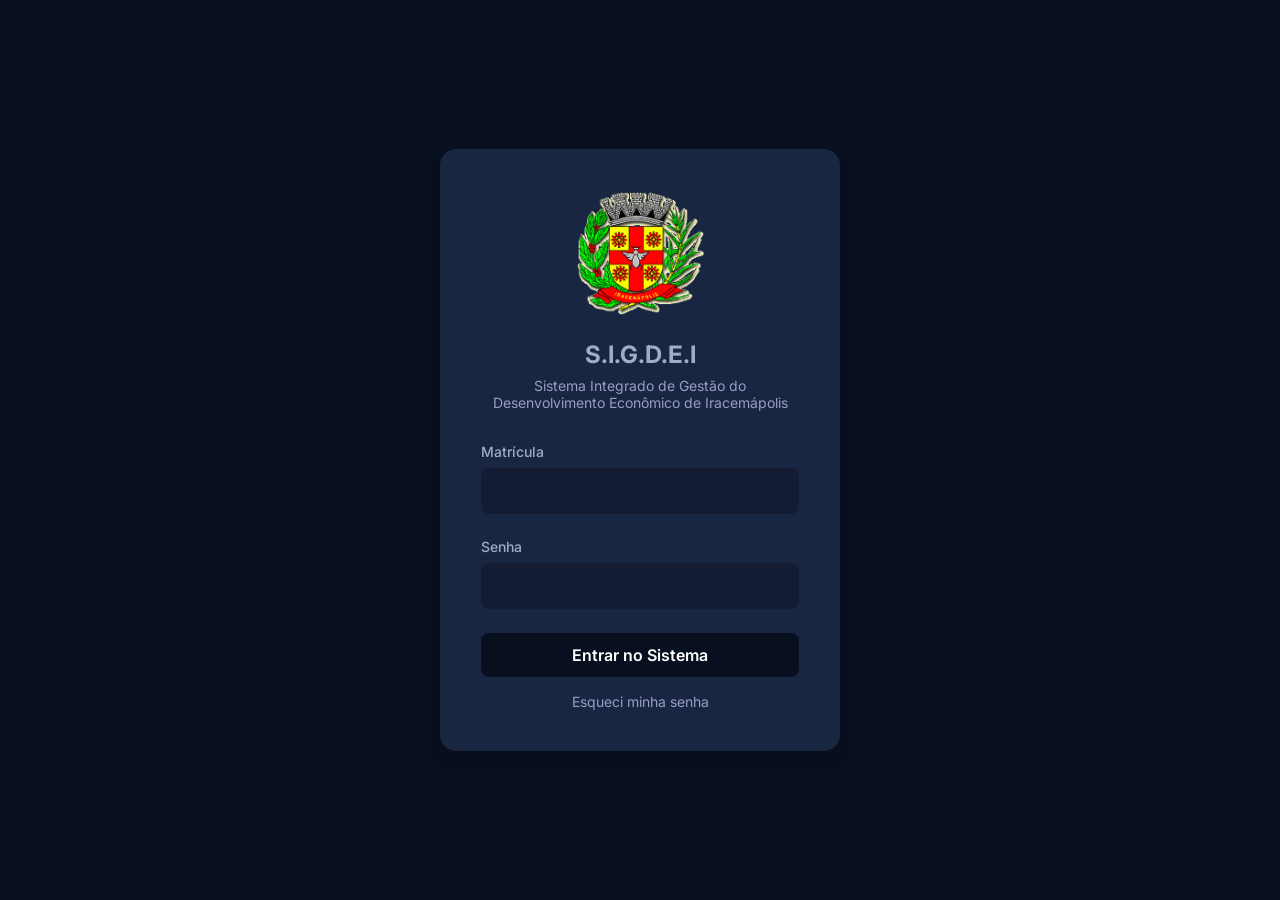
==== frontend/index.html @ 63f7e55b "Cadastro de usuário e alteração de senha Implementado: - RN03: removida redefinição de senha de terc" ====
<!DOCTYPE html>
<html lang="pt-BR">
<head>
    <meta charset="UTF-8">
    <meta name="viewport" content="width=device-width, initial-scale=1.0">

    <title>Login | SIGDEI</title>

    <link rel="stylesheet" href="assets/css/style.css">

    <style>
        .auth-link {
            display: block;
            margin-top: 1rem;
            text-align: center;
            color: var(--text-muted);
            text-decoration: none;
            font-size: 0.875rem;
        }

        .auth-link:hover {
            color: var(--text-color);
            text-decoration: underline;
        }
    </style>
</head>

<body>

<div class="auth-container">

    <div class="auth-card glass">

        <img
            src="assets/img/logo_prefeitura.png"
            alt="Logo Prefeitura"
            style="
                width: 130px;
                display: block;
                margin: 0 auto 1.5rem;
            "
        >

        <h1>S.I.G.D.E.I</h1>

        <p>
            Sistema Integrado de Gestão do
            Desenvolvimento Econômico de Iracemápolis
        </p>

        <div
            id="alert-box"
            class="alert alert-error"
            style="display: none;"
        ></div>

        <form id="login-form">

            <div class="form-group">

                <label
                    class="form-label"
                    for="matricula"
                >
                    Matrícula
                </label>

                <input
                    type="text"
                    id="matricula"
                    name="matricula"
                    class="form-control"
                    required
                    autocomplete="off"
                >

            </div>

            <div class="form-group">

                <label
                    class="form-label"
                    for="senha"
                >
                    Senha
                </label>

                <input
                    type="password"
                    id="senha"
                    name="senha"
                    class="form-control"
                    required
                >

            </div>

            <button
                type="submit"
                class="btn btn-primary"
                id="btn-login"
            >
                Entrar no Sistema
            </button>

        </form>

        <a
            href="recuperar-senha.html"
            class="auth-link"
        >
            Esqueci minha senha
        </a>

    </div>

</div>


<script>

const API_URL = 'http://127.0.0.1:8000/api/v1';


// ========================================================
// VERIFICAR SE JÁ EXISTE LOGIN
// ========================================================

const tokenExistente =
    localStorage.getItem('jwt_token');

const usuarioExistente =
    JSON.parse(
        localStorage.getItem('user') || 'null'
    );


if (tokenExistente && usuarioExistente) {

    if (usuarioExistente.primeiro_acesso) {

        window.location.href =
            'primeiro-acesso.html';

    } else {

        window.location.href =
            'dashboard.html';
    }
}


// ========================================================
// LOGIN
// ========================================================

document
    .getElementById('login-form')
    .addEventListener(
        'submit',
        async function (event) {

            event.preventDefault();

            const matricula =
                document
                    .getElementById('matricula')
                    .value
                    .trim();

            const senha =
                document
                    .getElementById('senha')
                    .value;

            const alertBox =
                document
                    .getElementById('alert-box');

            const btnLogin =
                document
                    .getElementById('btn-login');


            alertBox.style.display = 'none';

            btnLogin.disabled = true;
            btnLogin.textContent = 'Entrando...';


            try {

                const response =
                    await fetch(
                        `${API_URL}/login/`,
                        {
                            method: 'POST',

                            headers: {
                                'Content-Type':
                                    'application/json'
                            },

                            body: JSON.stringify({
                                matricula: matricula,
                                senha: senha
                            })
                        }
                    );


                const data =
                    await response.json();


                if (!response.ok) {

                    alertBox.textContent =
                        data.error ||
                        'Matrícula ou senha inválida.';

                    alertBox.style.display =
                        'block';

                    return;
                }


                // Limpar sessão antiga

                localStorage.clear();


                // Salvar JWT

                localStorage.setItem(
                    'jwt_token',
                    data.access
                );


                if (data.refresh) {

                    localStorage.setItem(
                        'refresh_token',
                        data.refresh
                    );
                }


                // Salvar dados do usuário

                localStorage.setItem(
                    'user',
                    JSON.stringify(data.user)
                );


                // Primeiro acesso

                if (data.user.primeiro_acesso) {

                    window.location.href =
                        'primeiro-acesso.html';

                } else {

                    window.location.href =
                        'dashboard.html';
                }


            } catch (error) {

                console.error(error);

                alertBox.textContent =
                    'Erro ao conectar com o servidor. Verifique se o Django está rodando.';

                alertBox.style.display =
                    'block';

            } finally {

                btnLogin.disabled = false;
                btnLogin.textContent =
                    'Entrar no Sistema';
            }

        }
    );

</script>

</body>
</html>
---- frontend/assets/css/style.css ----
@import url('https://fonts.googleapis.com/css2?family=Inter:wght@300;400;500;600;700&display=swap');

:root {
    --bg-color: hsl(210, 40%, 96%);
    --surface-color: #192642;;
    --primary-color: #080f1e;;
    --primary-hover: #0d1a30;
    --text-color: #a1abc6;
    --text-muted: #999cc5;
    --border-color: rgba(54, 25, 25, 0.1);
    
    --status-green: #10b981;
    --status-yellow: #f5e20b;
    --status-red: #ef4444;
    --status-gray: #afa7a7;
    
    --shadow-sm: 0 1px 2px 0 rgba(0, 0, 0, 0.05);
    --shadow-md: 0 4px 6px -1px rgba(0, 0, 0, 0.1), 0 2px 4px -1px rgba(0, 0, 0, 0.06);
    --shadow-lg: 0 10px 15px -3px rgba(0, 0, 0, 0.1), 0 4px 6px -2px rgba(0, 0, 0, 0.05);
}

* {
    margin: 0;
    padding: 0;
    box-sizing: border-box;
    font-family: 'Inter', sans-serif;
}

body {
    background-color: var(--bg-color);
    color: var(--text-color);
    min-height: 100vh;
    display: flex;
    flex-direction: column;
    background-image: radial-gradient(circle at top right, #080f1e 100%, transparent 40%),
                      radial-gradient(circle at bottom left, #0d1a30 100%, transparent 40%);
    background-attachment: fixed;
}

/* Glassmorphism utility */
.glass {
    background: var(--surface-color);
    backdrop-filter: blur(12px);
    -webkit-backdrop-filter: blur(12px);
    border: 1px solid var(--border-color);
    border-radius: 16px;
    box-shadow: var(--shadow-lg);
}

/* Auth Pages */
.auth-container {
    display: flex;
    justify-content: center;
    align-items: center;
    flex: 1;
    padding: 2rem;
}

.auth-card {
    width: 100%;
    max-width: 400px;
    padding: 2.5rem;
    animation: slideUp 0.5s ease-out;
}

.auth-card h1 {
    font-size: 1.5rem;
    font-weight: 700;
    margin-bottom: 0.5rem;
    text-align: center;
}

.auth-card p {
    color: var(--text-muted);
    text-align: center;
    margin-bottom: 2rem;
    font-size: 0.875rem;
}

/* Forms */
.form-group {
    margin-bottom: 1.5rem;
}

.form-label {
    display: block;
    font-size: 0.875rem;
    font-weight: 500;
    margin-bottom: 0.5rem;
    color: var(--text-color);
}

.form-control {
    width: 100%;
    padding: 0.75rem 1rem;
    background: rgba(15, 23, 42, 0.6);
    border: 1px solid var(--border-color);
    border-radius: 8px;
    color: var(--text-color);
    font-size: 1rem;
    transition: all 0.3s ease;
}

.form-control:focus {
    outline: none;
    border-color: var(--primary-color);
    box-shadow: 0 0 0 3px rgba(59, 130, 246, 0.3);
}

.btn {
    display: inline-block;
    padding: 0.75rem 1.5rem;
    border-radius: 8px;
    font-weight: 600;
    text-align: center;
    cursor: pointer;
    transition: all 0.3s ease;
    border: none;
    font-size: 1rem;
    text-decoration: none;
}

.btn-primary {
    background-color: var(--primary-color);
    color: #ffffff;
    width: 100%;
}

.btn-primary:hover {
    background-color: var(--primary-hover);
    transform: translateY(-1px);
    box-shadow: 0 4px 12px rgba(59, 130, 246, 0.4);
}

.btn-sm {
    padding: 0.5rem 1rem;
    font-size: 0.875rem;
}

/* Dashboard Layout */
.app-container {
    display: flex;
    min-height: 100vh;
}

.sidebar {
    width: 260px;
    padding: 1.5rem;
    display: flex;
    flex-direction: column;
    border-right: 1px solid var(--border-color);
    background: #192642;
    backdrop-filter: blur(10px);
    position: sticky;
    top: 0;
    height: 100vh;
}

.sidebar-logo {
    font-size: 1.25rem;
    font-weight: 700;
    color: var(--text-color);
    margin-bottom: 2rem;
    display: flex;
    align-items: center;
    gap: 0.5rem;
}

.nav-menu {
    list-style: none;
    display: flex;
    flex-direction: column;
    gap: 0.5rem;
}

.nav-link {
    display: flex;
    align-items: center;
    gap: 0.75rem;
    padding: 0.75rem 1rem;
    color: var(--text-muted);
    text-decoration: none;
    border-radius: 8px;
    transition: all 0.2s;
    font-weight: 500;
}

.nav-link:hover, .nav-link.active {
    background: rgba(11, 10, 10, 0.1);
    color: var(--text-color);
}

.nav-link.active {
    border-left: 3px solid var(--primary-color);
    border-radius: 0 8px 8px 0;
}

.main-content {
    flex: 1;
    padding: 2rem;
    overflow-y: auto;
}

.header {
    display: flex;
    justify-content: space-between;
    align-items: center;
    margin-bottom: 2rem;
}

.page-title {
    font-size: 1.5rem;
    font-weight: 600;
}

.user-profile {
    display: flex;
    align-items: center;
    gap: 1rem;
}

.user-info h4 {
    font-size: 0.875rem;
    margin-bottom: 0.25rem;
}

.user-info p {
    font-size: 0.75rem;
    color: var(--text-muted);
}

/* Dashboard Cards */
.stats-grid {
    display: grid;
    grid-template-columns: repeat(auto-fit, minmax(240px, 1fr));
    gap: 1.5rem;
    margin-bottom: 2rem;
}

.stat-card {
    padding: 1.5rem;
    display: flex;
    flex-direction: column;
    gap: 0.5rem;
    background-color: #ffffff;
}

.stat-title {
    color: rgb(17, 2, 74);
    font-size: 0.875rem;
    font-weight: 500;
}

.stat-value {
    font-size: 2rem;
    font-weight: 700;
    color: rgb(17, 2, 74);
}

/* Tables */
.table-container {
    overflow-x: auto;
}

.data-table {
    width: 100%;
    border-collapse: collapse;
    margin-top: 1rem;
}

.data-table th, .data-table td {
    padding: 1rem;
    text-align: left;
    border-bottom: 1px solid var(--border-color);
}

.data-table th {
    color: var(--text-muted);
    font-weight: 500;
    font-size: 0.875rem;
    text-transform: uppercase;
    letter-spacing: 0.05em;
}

.data-table tr:hover {
    background: rgba(255, 255, 255, 0.02);
}

/* Tags */
.status-tag {
    display: inline-block;
    padding: 0.25rem 0.75rem;
    border-radius: 9999px;
    font-size: 0.75rem;
    font-weight: 600;
}

.status-andamento { background: rgba(245, 158, 11, 0.2); color: var(--status-yellow); }
.status-concluido { background: rgba(16, 185, 129, 0.2); color: var(--status-green); }
.status-atrasado { background: rgba(239, 68, 68, 0.2); color: var(--status-red); }
.status-encerrado { background: rgba(125, 127, 129, 0.281); color: var(--status-gray); }

/* Animations */
@keyframes slideUp {
    from {
        opacity: 0;
        transform: translateY(20px);
    }
    to {
        opacity: 1;
        transform: translateY(0);
    }
}

.alert {
    padding: 1rem;
    border-radius: 8px;
    margin-bottom: 1rem;
    font-size: 0.875rem;
}

.alert-error {
    background: rgba(239, 68, 68, 0.1);
    color: #fca5a5;
    border: 1px solid rgba(239, 68, 68, 0.2);
}

.alert-success {
    background: rgba(16, 185, 129, 0.1);
    color: #6ee7b7;
    border: 1px solid rgba(16, 185, 129, 0.2);
}
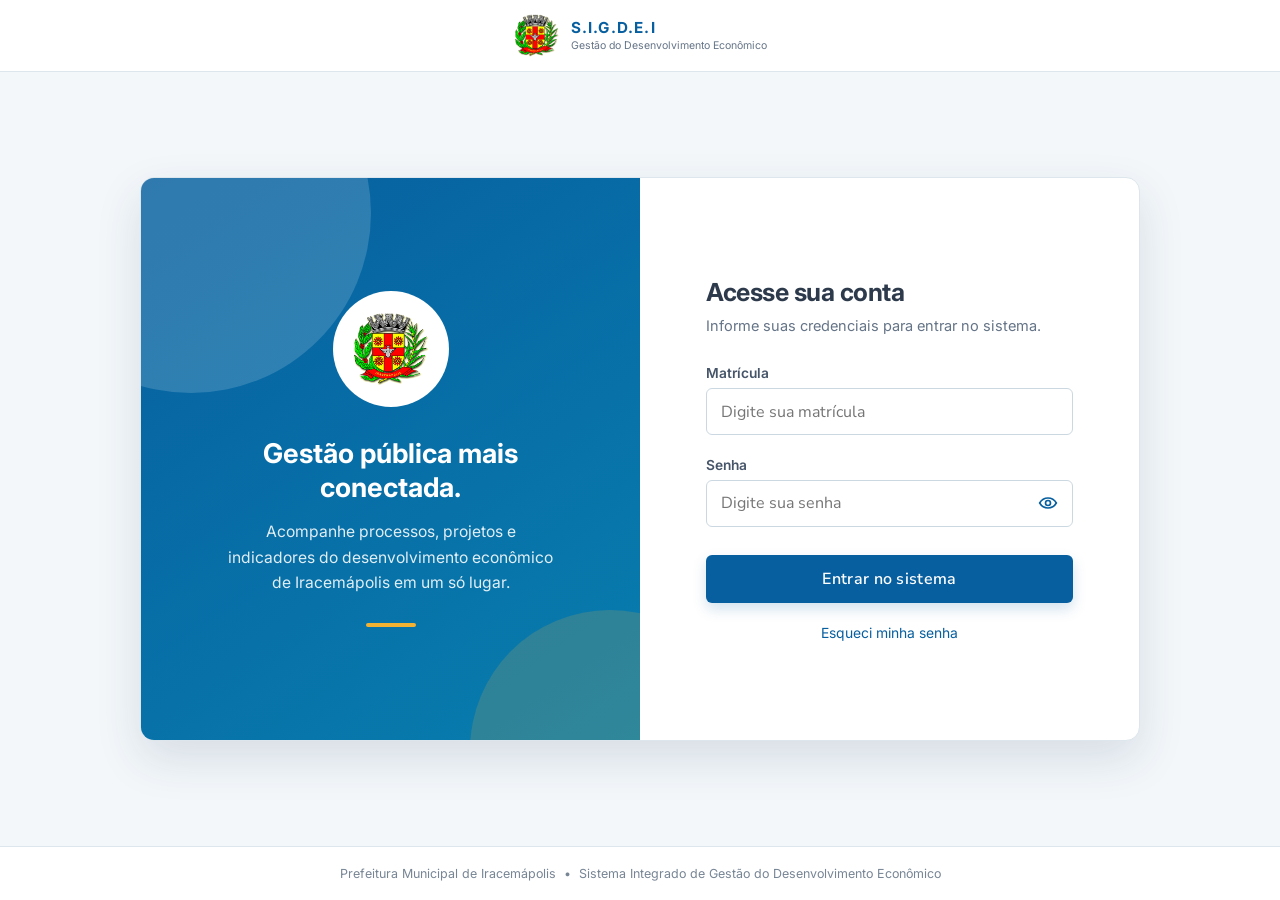
==== commit 91a5175c: "front Atualização visual." ====
--- a/frontend/index.html
+++ b/frontend/index.html
@@ -1,296 +1,33 @@
 <!DOCTYPE html>
 <html lang="pt-BR">
 <head>
-    <meta charset="UTF-8">
-    <meta name="viewport" content="width=device-width, initial-scale=1.0">
-
-    <title>Login | SIGDEI</title>
-
-    <link rel="stylesheet" href="assets/css/style.css">
-
-    <style>
-        .auth-link {
-            display: block;
-            margin-top: 1rem;
-            text-align: center;
-            color: var(--text-muted);
-            text-decoration: none;
-            font-size: 0.875rem;
-        }
-
-        .auth-link:hover {
-            color: var(--text-color);
-            text-decoration: underline;
-        }
-    </style>
+  <meta charset="UTF-8">
+  <meta name="viewport" content="width=device-width, initial-scale=1.0">
+  <title>Login | SIGDEI</title>
+  <link rel="stylesheet" href="assets/css/style.css">
+  <style>
+    :root{--blue:#075f9f;--blue-dark:#064a7d;--gold:#f4b233;--ink:#26364a;--muted:#657487}
+    body.login-page{min-height:100vh;display:block;color:var(--ink);background:#f3f7fa;background-image:none}
+    .login-topbar{height:72px;display:flex;align-items:center;justify-content:center;padding:0 34px;background:#fff;border-bottom:1px solid #dce6ec}
+    .brand{display:flex;align-items:center;gap:12px;text-decoration:none;color:var(--ink)} .brand img{width:45px;height:45px;object-fit:contain}.brand-copy{display:flex;flex-direction:column;line-height:1.1}.brand-copy strong{font-size:.95rem;letter-spacing:.08em;color:var(--blue)}.brand-copy span{margin-top:3px;color:var(--muted);font-size:.66rem}
+    .login-shell{height:calc(100vh - 126px);min-height:0;display:grid;place-items:center;padding:20px}.login-card{width:min(100%,1000px,calc((100vh - 166px) * 1.77));height:auto;aspect-ratio:1.77;max-height:565px;display:grid;grid-template-columns:1fr 1fr;overflow:hidden;background:#fff;border:1px solid #dce6ec;border-radius:14px;box-shadow:0 18px 45px rgba(22,57,84,.13)}
+    .login-showcase{position:relative;display:flex;flex-direction:column;align-items:center;justify-content:center;padding:58px 48px;overflow:hidden;text-align:center;color:#fff;background:linear-gradient(145deg,#075f9f,#087eae)}.login-showcase:before,.login-showcase:after{position:absolute;content:'';border-radius:50%;opacity:.16}.login-showcase:before{width:360px;height:360px;top:-145px;left:-130px;background:#fff}.login-showcase:after{width:280px;height:280px;bottom:-150px;right:-110px;background:var(--gold)}
+    .city-mark{position:relative;z-index:1;width:116px;height:116px;display:grid;place-items:center;margin-bottom:30px;border:8px solid rgba(255,255,255,.2);border-radius:50%;background:#fff}.city-mark img{width:77px;height:77px;object-fit:contain}.login-showcase h1{position:relative;z-index:1;max-width:310px;margin:0 0 14px;color:#fff;font-size:1.7rem;line-height:1.25}.login-showcase p{position:relative;z-index:1;max-width:330px;margin:0;color:rgba(255,255,255,.88);font-size:.98rem;line-height:1.65}.showcase-line{position:relative;z-index:1;width:50px;height:4px;margin-top:27px;border-radius:3px;background:var(--gold)}
+    .login-form-panel{display:flex;flex-direction:column;justify-content:center;padding:clamp(24px,5vh,56px) 66px}.login-form-panel h2{margin:0;color:#2d3a4b;font-size:1.55rem;letter-spacing:-.02em}.login-intro{margin:9px 0 clamp(18px,3vh,30px);color:var(--muted);font-size:.91rem;line-height:1.5}.login-form-panel .form-group{margin-bottom:clamp(14px,2.4vh,22px)}.login-form-panel .form-label{margin-bottom:7px;color:#465569;font-size:.86rem;font-weight:600}.input-wrap{position:relative}.login-form-panel .form-control{height:47px;padding:0 14px;color:#25364a;background:#fff;border:1px solid #cbd8e1;border-radius:6px;box-shadow:none}.login-form-panel .form-control:focus{border-color:var(--blue);box-shadow:0 0 0 3px rgba(7,95,159,.13)}.password-field{padding-right:50px!important}.password-toggle{position:absolute;top:50%;right:7px;width:36px;height:36px;display:grid;place-items:center;transform:translateY(-50%);border:0;border-radius:5px;color:var(--blue);background:transparent;cursor:pointer}.password-toggle:hover{background:#eef6fb}.password-toggle svg{width:20px;height:20px}.login-form-panel .btn-primary{height:48px;margin-top:6px;border-radius:6px;background:var(--blue);box-shadow:0 6px 14px rgba(7,95,159,.18);letter-spacing:.02em}.login-form-panel .btn-primary:hover{background:var(--blue-dark)}.login-form-panel .btn-primary:disabled{cursor:wait;opacity:.75;transform:none}.auth-link{display:block;width:fit-content;margin:clamp(14px,2.5vh,22px) auto 0;color:var(--blue);font-size:.87rem;text-align:center;text-decoration:none}.auth-link:hover{color:var(--blue-dark);text-decoration:underline}.login-form-panel .alert{margin:0 0 18px}.login-footer{height:54px;display:flex;align-items:center;justify-content:center;padding:12px 20px;color:#778595;font-size:.78rem;text-align:center;background:#fff;border-top:1px solid #dce6ec}
+    @media(max-width:760px){body.login-page{overflow:auto}.login-topbar{height:64px}.login-shell{height:auto;min-height:calc(100vh - 118px);padding:22px 16px}.login-card{height:auto;max-height:none;grid-template-columns:1fr;max-width:480px}.login-showcase{min-height:215px;padding:28px 30px}.city-mark{width:64px;height:64px;margin-bottom:14px;border-width:4px}.city-mark img{width:43px;height:43px}.login-showcase h1{margin-bottom:7px;font-size:1.3rem}.login-showcase p{font-size:.82rem}.showcase-line{margin-top:16px}.login-form-panel{padding:36px 28px}}
+  </style>
 </head>
-
-<body>
-
-<div class="auth-container">
-
-    <div class="auth-card glass">
-
-        <img
-            src="assets/img/logo_prefeitura.png"
-            alt="Logo Prefeitura"
-            style="
-                width: 130px;
-                display: block;
-                margin: 0 auto 1.5rem;
-            "
-        >
-
-        <h1>S.I.G.D.E.I</h1>
-
-        <p>
-            Sistema Integrado de Gestão do
-            Desenvolvimento Econômico de Iracemápolis
-        </p>
-
-        <div
-            id="alert-box"
-            class="alert alert-error"
-            style="display: none;"
-        ></div>
-
-        <form id="login-form">
-
-            <div class="form-group">
-
-                <label
-                    class="form-label"
-                    for="matricula"
-                >
-                    Matrícula
-                </label>
-
-                <input
-                    type="text"
-                    id="matricula"
-                    name="matricula"
-                    class="form-control"
-                    required
-                    autocomplete="off"
-                >
-
-            </div>
-
-            <div class="form-group">
-
-                <label
-                    class="form-label"
-                    for="senha"
-                >
-                    Senha
-                </label>
-
-                <input
-                    type="password"
-                    id="senha"
-                    name="senha"
-                    class="form-control"
-                    required
-                >
-
-            </div>
-
-            <button
-                type="submit"
-                class="btn btn-primary"
-                id="btn-login"
-            >
-                Entrar no Sistema
-            </button>
-
-        </form>
-
-        <a
-            href="recuperar-senha.html"
-            class="auth-link"
-        >
-            Esqueci minha senha
-        </a>
-
-    </div>
-
-</div>
-
-
-<script>
-
-const API_URL = 'http://127.0.0.1:8000/api/v1';
-
-
-// ========================================================
-// VERIFICAR SE JÁ EXISTE LOGIN
-// ========================================================
-
-const tokenExistente =
-    localStorage.getItem('jwt_token');
-
-const usuarioExistente =
-    JSON.parse(
-        localStorage.getItem('user') || 'null'
-    );
-
-
-if (tokenExistente && usuarioExistente) {
-
-    if (usuarioExistente.primeiro_acesso) {
-
-        window.location.href =
-            'primeiro-acesso.html';
-
-    } else {
-
-        window.location.href =
-            'dashboard.html';
-    }
-}
-
-
-// ========================================================
-// LOGIN
-// ========================================================
-
-document
-    .getElementById('login-form')
-    .addEventListener(
-        'submit',
-        async function (event) {
-
-            event.preventDefault();
-
-            const matricula =
-                document
-                    .getElementById('matricula')
-                    .value
-                    .trim();
-
-            const senha =
-                document
-                    .getElementById('senha')
-                    .value;
-
-            const alertBox =
-                document
-                    .getElementById('alert-box');
-
-            const btnLogin =
-                document
-                    .getElementById('btn-login');
-
-
-            alertBox.style.display = 'none';
-
-            btnLogin.disabled = true;
-            btnLogin.textContent = 'Entrando...';
-
-
-            try {
-
-                const response =
-                    await fetch(
-                        `${API_URL}/login/`,
-                        {
-                            method: 'POST',
-
-                            headers: {
-                                'Content-Type':
-                                    'application/json'
-                            },
-
-                            body: JSON.stringify({
-                                matricula: matricula,
-                                senha: senha
-                            })
-                        }
-                    );
-
-
-                const data =
-                    await response.json();
-
-
-                if (!response.ok) {
-
-                    alertBox.textContent =
-                        data.error ||
-                        'Matrícula ou senha inválida.';
-
-                    alertBox.style.display =
-                        'block';
-
-                    return;
-                }
-
-
-                // Limpar sessão antiga
-
-                localStorage.clear();
-
-
-                // Salvar JWT
-
-                localStorage.setItem(
-                    'jwt_token',
-                    data.access
-                );
-
-
-                if (data.refresh) {
-
-                    localStorage.setItem(
-                        'refresh_token',
-                        data.refresh
-                    );
-                }
-
-
-                // Salvar dados do usuário
-
-                localStorage.setItem(
-                    'user',
-                    JSON.stringify(data.user)
-                );
-
-
-                // Primeiro acesso
-
-                if (data.user.primeiro_acesso) {
-
-                    window.location.href =
-                        'primeiro-acesso.html';
-
-                } else {
-
-                    window.location.href =
-                        'dashboard.html';
-                }
-
-
-            } catch (error) {
-
-                console.error(error);
-
-                alertBox.textContent =
-                    'Erro ao conectar com o servidor. Verifique se o Django está rodando.';
-
-                alertBox.style.display =
-                    'block';
-
-            } finally {
-
-                btnLogin.disabled = false;
-                btnLogin.textContent =
-                    'Entrar no Sistema';
-            }
-
-        }
-    );
-
-</script>
-
+<body class="login-page">
+  <header class="login-topbar"><a class="brand" href="index.html" aria-label="SIGDEI - página inicial"><img src="assets/img/logo_prefeitura.png" alt="Prefeitura de Iracemápolis"><span class="brand-copy"><strong>S.I.G.D.E.I</strong><span>Gestão do Desenvolvimento Econômico</span></span></a></header>
+  <main class="login-shell"><section class="login-card" aria-label="Acesso ao SIGDEI"><aside class="login-showcase"><div class="city-mark"><img src="assets/img/logo_prefeitura.png" alt=""></div><h1>Gestão pública mais conectada.</h1><p>Acompanhe processos, projetos e indicadores do desenvolvimento econômico de Iracemápolis em um só lugar.</p><span class="showcase-line" aria-hidden="true"></span></aside><section class="login-form-panel"><h2>Acesse sua conta</h2><p class="login-intro">Informe suas credenciais para entrar no sistema.</p><div id="alert-box" class="alert alert-error" style="display:none" role="alert"></div><form id="login-form"><div class="form-group"><label class="form-label" for="matricula">Matrícula</label><div class="input-wrap"><input type="text" id="matricula" name="matricula" class="form-control" required autocomplete="username" placeholder="Digite sua matrícula"></div></div><div class="form-group"><label class="form-label" for="senha">Senha</label><div class="input-wrap"><input type="password" id="senha" name="senha" class="form-control password-field" required autocomplete="current-password" placeholder="Digite sua senha"><button class="password-toggle" type="button" id="password-toggle" aria-label="Mostrar senha" aria-pressed="false"><svg viewBox="0 0 24 24" fill="none" stroke="currentColor" stroke-width="2" aria-hidden="true"><path d="M2 12s3.5-6 10-6 10 6 10 6-3.5 6-10 6S2 12 2 12Z"></path><circle cx="12" cy="12" r="3"></circle></svg></button></div></div><button type="submit" class="btn btn-primary" id="btn-login">Entrar no sistema</button></form><a href="recuperar-senha.html" class="auth-link">Esqueci minha senha</a></section></section></main>
+  <footer class="login-footer">Prefeitura Municipal de Iracemápolis &nbsp;•&nbsp; Sistema Integrado de Gestão do Desenvolvimento Econômico</footer>
+  <script>
+    const API_URL='http://127.0.0.1:8000/api/v1';
+    const tokenExistente=localStorage.getItem('jwt_token'); const usuarioExistente=JSON.parse(localStorage.getItem('user')||'null');
+    if(tokenExistente&&usuarioExistente)window.location.href=usuarioExistente.primeiro_acesso?'primeiro-acesso.html':'dashboard.html';
+    const senhaInput=document.getElementById('senha'); const passwordToggle=document.getElementById('password-toggle');
+    passwordToggle.addEventListener('click',()=>{const mostrar=senhaInput.type==='password';senhaInput.type=mostrar?'text':'password';passwordToggle.setAttribute('aria-label',mostrar?'Ocultar senha':'Mostrar senha');passwordToggle.setAttribute('aria-pressed',String(mostrar));});
+    document.getElementById('login-form').addEventListener('submit',async event=>{event.preventDefault();const matricula=document.getElementById('matricula').value.trim();const senha=senhaInput.value;const alertBox=document.getElementById('alert-box');const btnLogin=document.getElementById('btn-login');alertBox.style.display='none';btnLogin.disabled=true;btnLogin.textContent='Entrando...';try{const response=await fetch(`${API_URL}/login/`,{method:'POST',headers:{'Content-Type':'application/json'},body:JSON.stringify({matricula,senha})});const data=await response.json();if(!response.ok){alertBox.textContent=data.error||'Matrícula ou senha inválida.';alertBox.style.display='block';return;}localStorage.clear();localStorage.setItem('jwt_token',data.access);if(data.refresh)localStorage.setItem('refresh_token',data.refresh);localStorage.setItem('user',JSON.stringify(data.user));window.location.href=data.user.primeiro_acesso?'primeiro-acesso.html':'dashboard.html';}catch(error){console.error(error);alertBox.textContent='Erro ao conectar com o servidor. Verifique se o Django está rodando.';alertBox.style.display='block';}finally{btnLogin.disabled=false;btnLogin.textContent='Entrar no sistema';}});
+  </script>
 </body>
-</html>+</html>
--- a/frontend/assets/css/style.css
+++ b/frontend/assets/css/style.css
@@ -1,16 +1,19 @@
-@import url('https://fonts.googleapis.com/css2?family=Inter:wght@300;400;500;600;700&display=swap');
+@import url('https://fonts.googleapis.com/css2?family=Inter:wght@300;400;500;600;700&family=Nunito+Sans:wght@400;500;600;700&display=swap');
 
 :root {
-    --bg-color: hsl(210, 40%, 96%);
-    --surface-color: #192642;;
-    --primary-color: #080f1e;;
-    --primary-hover: #0d1a30;
-    --text-color: #a1abc6;
-    --text-muted: #999cc5;
-    --border-color: rgba(54, 25, 25, 0.1);
+    /* Paleta institucional SIGDEI */
+    --bg-color: #f3f7fa;
+    --surface-color: #075f9f;
+    --primary-color: #075f9f;
+    --primary-hover: #064a7d;
+    --accent-color: #f4b233;
+    --text-color: #ffffff;
+    --text-muted: #dbeaf4;
+    --ink-color: #26364a;
+    --border-color: rgba(255, 255, 255, 0.18);
     
     --status-green: #10b981;
-    --status-yellow: #f5e20b;
+    --status-yellow: #f4b233;
     --status-red: #ef4444;
     --status-gray: #afa7a7;
     
@@ -27,14 +30,12 @@
 }
 
 body {
-    background-color: var(--bg-color);
+    background-color: #ffffff;
     color: var(--text-color);
     min-height: 100vh;
     display: flex;
     flex-direction: column;
-    background-image: radial-gradient(circle at top right, #080f1e 100%, transparent 40%),
-                      radial-gradient(circle at bottom left, #0d1a30 100%, transparent 40%);
-    background-attachment: fixed;
+    background-image: none;
 }
 
 /* Glassmorphism utility */
@@ -75,6 +76,21 @@
     text-align: center;
     margin-bottom: 2rem;
     font-size: 0.875rem;
+}
+
+/* As áreas funcionais preservam o azul institucional; o entorno permanece branco. */
+.app-container .main-content {
+    background: #ffffff;
+}
+
+.app-container .glass {
+    background: var(--surface-color);
+}
+
+.app-container .form-control {
+    background: #064a7d !important;
+    color: #ffffff !important;
+    border-color: rgba(255, 255, 255, 0.22);
 }
 
 /* Forms */
@@ -149,7 +165,7 @@
     display: flex;
     flex-direction: column;
     border-right: 1px solid var(--border-color);
-    background: #192642;
+    background: #075f9f;
     backdrop-filter: blur(10px);
     position: sticky;
     top: 0;
@@ -227,6 +243,616 @@
 .user-info p {
     font-size: 0.75rem;
     color: var(--text-muted);
+}
+
+/* Menu superior do dashboard */
+.topbar {
+    min-height: 72px;
+    display: flex;
+    align-items: center;
+    justify-content: space-between;
+    gap: 1.5rem;
+    padding: 0.875rem 1.5rem;
+    margin-bottom: 2rem;
+    background: #ffffff;
+    border: 1px solid #dce6ec;
+    border-radius: 12px;
+    box-shadow: 0 4px 14px rgba(38, 54, 74, 0.08);
+}
+
+.topbar .page-title,
+.topbar .user-info h4 {
+    color: #26364a;
+}
+
+.topbar .user-info p {
+    color: #657487;
+}
+
+.topbar-avatar {
+    width: 42px;
+    height: 42px;
+    display: flex;
+    align-items: center;
+    justify-content: center;
+    flex: 0 0 42px;
+    border-radius: 50%;
+    color: #ffffff;
+    background: #075f9f;
+    font-weight: 700;
+    font-size: 1rem;
+}
+
+.topbar-logout {
+    display: inline-flex;
+    align-items: center;
+    gap: 0.45rem;
+    padding: 0.55rem 0.75rem;
+    border: 1px solid #dce6ec;
+    border-radius: 7px;
+    color: #064a7d;
+    background: #ffffff;
+    font-size: 0.875rem;
+    font-weight: 600;
+    text-decoration: none;
+    transition: background 0.2s ease, border-color 0.2s ease;
+}
+
+.topbar-logout:hover {
+    color: #ffffff;
+    background: #064a7d;
+    border-color: #064a7d;
+}
+
+/* Navbar horizontal do sistema */
+.app-container {
+    display: flex;
+    flex-direction: row;
+}
+
+.top-navbar {
+    min-height: 74px;
+    display: flex;
+    align-items: center;
+    gap: 1.25rem;
+    padding: 0.65rem 1.5rem;
+    background: #ffffff;
+    border-bottom: 1px solid #dce6ec;
+    box-shadow: 0 3px 12px rgba(38, 54, 74, 0.07);
+}
+
+.topbar-brand {
+    display: inline-flex;
+    align-items: center;
+    flex: 0 0 auto;
+    gap: 0.65rem;
+    color: #075f9f;
+    font-size: 1.1rem;
+    font-weight: 800;
+    text-decoration: none;
+}
+
+.topnav-menu {
+    display: flex;
+    align-items: center;
+    flex: 1;
+    gap: 0.2rem;
+    min-width: 0;
+    margin: 0;
+    padding: 0;
+    list-style: none;
+    overflow-x: auto;
+}
+
+.topnav-menu .nav-link {
+    white-space: nowrap;
+    color: #465569;
+    padding: 0.6rem 0.72rem;
+    font-size: 0.85rem;
+}
+
+.topnav-menu .nav-link:hover,
+.topnav-menu .nav-link.active {
+    color: #075f9f;
+    background: #eef6fb;
+}
+
+.topnav-menu .nav-link.active {
+    border-left: 0;
+    border-bottom: 3px solid #f4b233;
+    border-radius: 7px 7px 3px 3px;
+}
+
+.topnav-account {
+    display: flex;
+    align-items: center;
+    gap: 0.65rem;
+    flex: 0 0 auto;
+}
+
+.topnav-account .user-info {
+    text-align: right;
+}
+
+.topnav-account .user-info h4 {
+    color: #26364a;
+}
+
+.topnav-account .user-info p {
+    color: #657487;
+}
+
+.top-navbar + .main-content {
+    width: 100%;
+    min-height: calc(100vh - 74px);
+}
+
+@media (max-width: 620px) {
+    .topbar { padding: 0.75rem 1rem; }
+    .topbar .page-title { font-size: 1.15rem; }
+    .topbar .user-info { display: none; }
+    .topbar-logout span { display: none; }
+    .topbar-logout { padding: 0.55rem; }
+    .top-navbar { align-items: flex-start; flex-wrap: wrap; padding: 0.65rem 1rem; }
+    .topnav-menu { order: 3; flex-basis: 100%; }
+    .topnav-account .user-info { display: none; }
+}
+
+/* Dashboard: composição clara com barra superior e menu lateral */
+.sidebar {
+    width: 200px;
+    padding: 1.25rem 0.8rem;
+    background: #053f67;
+    border-right: 0;
+}
+
+.sidebar-logo {
+    padding: 0 0.55rem;
+    margin-bottom: 1.5rem;
+    color: #ffffff;
+}
+
+.nav-link {
+    color: #d6e7f2;
+    border-radius: 6px;
+}
+
+.nav-link:hover,
+.nav-link.active {
+    color: #ffffff;
+    background: rgba(255, 255, 255, 0.12);
+}
+
+.nav-link.active {
+    border-left-color: #f4b233;
+}
+
+.dashboard-page .main-content {
+    padding: 0 1.25rem 2rem;
+    background: #f4f8fb;
+}
+
+.dashboard-page .topbar {
+    min-height: 72px;
+    padding: 0.8rem 1.5rem;
+    margin: 0 -1.25rem 1.5rem;
+    border: 0;
+    border-bottom: 1px solid #dce6ec;
+    border-radius: 0;
+    box-shadow: 0 2px 8px rgba(38, 54, 74, 0.06);
+}
+
+.dashboard-page .topbar .page-title::before {
+    content: 'Dashboard interno';
+    display: block;
+    margin-bottom: 2px;
+    color: #657487;
+    font-size: 0.69rem;
+    font-weight: 500;
+    letter-spacing: .02em;
+}
+
+.dashboard-page .glass {
+    color: #26364a;
+    background: #ffffff;
+    border: 1px solid #e1eaf0;
+    box-shadow: 0 3px 10px rgba(38, 54, 74, 0.07);
+}
+
+.dashboard-page .glass [style*="color: #fff"],
+.dashboard-page .glass [style*="color:#fff"] {
+    color: #26364a !important;
+}
+
+.dashboard-page .glass .form-label,
+.dashboard-page .glass [style*="color: var(--text-muted)"] {
+    color: #657487 !important;
+}
+
+.dashboard-page .glass .form-control {
+    color: #26364a !important;
+    background: #ffffff !important;
+    border-color: #cbd8e1 !important;
+}
+
+.dashboard-page .glass .btn-primary {
+    color: #ffffff !important;
+    background: #075f9f !important;
+}
+
+.dashboard-page .glass .btn-primary:hover {
+    background: #064a7d !important;
+}
+
+.dashboard-page .glass .btn:not(.btn-primary) {
+    color: #075f9f !important;
+    background: #eef6fb !important;
+    border-color: #c9e2f0 !important;
+}
+
+/* Padrão compartilhado por todas as páginas internas */
+.app-container .sidebar {
+    width: 200px;
+    padding: 1.25rem 0.8rem;
+    background: #053f67;
+    border-right: 0;
+}
+
+.app-container .sidebar-logo {
+    padding: 0 0.55rem;
+    margin-bottom: 1.5rem;
+    color: #ffffff;
+}
+
+.app-container .sidebar .nav-link {
+    color: #d6e7f2;
+    border-radius: 6px;
+    font-weight: 400;
+}
+
+.app-container .sidebar .nav-link:hover,
+.app-container .sidebar .nav-link.active {
+    color: #ffffff;
+    background: rgba(255, 255, 255, 0.12);
+}
+
+.app-container .sidebar .nav-link.active {
+    border-left-color: #f4b233;
+}
+
+.app-container .main-content {
+    padding: 0 1.25rem 2rem;
+    background: #f4f8fb;
+}
+
+.app-container .main-content > .header {
+    min-height: 72px;
+    padding: 0.8rem 1.5rem !important;
+    margin: 0 -1.25rem 1.5rem !important;
+    background: #ffffff !important;
+    border: 0 !important;
+    border-bottom: 1px solid #dce6ec !important;
+    border-radius: 0 !important;
+    box-shadow: 0 2px 8px rgba(38, 54, 74, 0.06) !important;
+}
+
+.app-container .main-content > .header .page-title,
+.app-container .main-content > .header .user-info h4 {
+    color: #26364a;
+}
+
+.app-container .main-content > .header .user-info p {
+    color: #657487;
+}
+
+.app-container .main-content > .header .user-profile > div[id="user-avatar"] {
+    width: 42px !important;
+    height: 42px !important;
+    flex: 0 0 42px;
+    color: #ffffff;
+    background: #075f9f !important;
+    font-size: 1rem;
+}
+
+.app-container .main-content > .header #logout-btn {
+    display: inline-flex;
+    align-items: center;
+    gap: 0.45rem;
+    padding: 0.55rem 0.75rem;
+    margin-left: 0 !important;
+    border: 1px solid #dce6ec;
+    border-radius: 7px;
+    color: #064a7d !important;
+    background: #ffffff;
+    font-size: 0.875rem;
+    font-weight: 600;
+    text-decoration: none;
+}
+
+.app-container .main-content > .header #logout-btn::after {
+    content: 'Sair';
+}
+
+.app-container .main-content > .header #logout-btn:hover {
+    color: #ffffff !important;
+    background: #064a7d;
+    border-color: #064a7d;
+}
+
+.app-container .main-content .glass:not(.header) {
+    color: #26364a;
+    background: #ffffff;
+    border: 1px solid #e1eaf0;
+    box-shadow: 0 3px 10px rgba(38, 54, 74, 0.07);
+}
+
+.app-container .main-content .glass:not(.header) [style*="color: #fff"],
+.app-container .main-content .glass:not(.header) [style*="color:#fff"] {
+    color: #26364a !important;
+}
+
+.app-container .main-content .glass:not(.header) .form-control {
+    color: #26364a !important;
+    background: #ffffff !important;
+    border-color: #cbd8e1 !important;
+}
+
+@media (max-width: 800px) {
+    .app-container .sidebar { width: 64px; padding: 1rem 0.45rem; }
+    .app-container .sidebar-logo span,
+    .app-container .sidebar .nav-link { font-size: 0; justify-content: center; }
+    .app-container .sidebar .nav-link i { font-size: 1rem; }
+    .app-container .sidebar-logo { padding: 0; justify-content: center; }
+    .app-container .main-content { padding: 0 0.85rem 1.25rem; }
+    .app-container .main-content > .header { margin-left: -0.85rem !important; margin-right: -0.85rem !important; }
+    .app-container .main-content > .header .user-info { display: none; }
+    .app-container .main-content > .header #logout-btn::after { content: ''; }
+}
+
+/* Casca persistente: navegação fixa e conteúdo carregado sem recarregar o menu. */
+.app-shell { overflow: hidden; }
+.shell-container { height: 100vh; }
+.shell-workspace { display: flex; flex: 1; min-width: 0; flex-direction: column; background: #f4f8fb; }
+.shell-topbar { min-height: 72px; display: flex; align-items: center; justify-content: space-between; gap: 1.5rem; padding: .8rem 1.5rem; background: #ffffff; border-bottom: 1px solid #dce6ec; box-shadow: 0 2px 8px rgba(38,54,74,.06); }
+.shell-eyebrow { display: block; margin-bottom: 2px; color: #657487; font-size: .69rem; font-weight: 500; }
+.shell-topbar h1 { margin: 0; color: #26364a; font-size: 1.35rem; }
+.shell-title-group { display: flex; align-items: center; gap: .9rem; }
+.sidebar-toggle { width: 32px; height: 32px; display: inline-grid; place-items: center; flex: 0 0 32px; border: 1px solid #dce6ec; border-radius: 6px; color: #465569; background: #ffffff; cursor: pointer; transition: color .2s ease, background .2s ease, border-color .2s ease; }
+.sidebar-toggle:hover { color: #07547f; background: #eef6fb; border-color: #bcd9e9; }
+.shell-account { display: flex; align-items: center; gap: .65rem; }
+.shell-user-info { display: flex; flex-direction: column; text-align: right; }
+.shell-user-info strong { color: #26364a; font-size: .86rem; }
+.shell-user-info span { color: #657487; font-size: .74rem; }
+.shell-avatar { width: 42px; height: 42px; display: grid; place-items: center; border-radius: 50%; color: #ffffff; background: #075f9f; font-weight: 700; }
+.shell-logout { display: inline-flex; align-items: center; gap: .45rem; padding: .55rem .75rem; border: 1px solid #dce6ec; border-radius: 7px; color: #064a7d; background: #ffffff; font-size: .875rem; font-weight: 600; cursor: pointer; }
+.shell-logout:hover { color: #ffffff; background: #064a7d; border-color: #064a7d; }
+.frame-stack { position: relative; flex: 1; min-height: 0; overflow: hidden; background: #f4f8fb; }
+.content-frame { position: absolute; inset: 0; width: 100%; height: 100%; border: 0; background: #f4f8fb; opacity: 0; pointer-events: none; transition: opacity .2s ease; }
+.content-frame.is-active { opacity: 1; pointer-events: auto; }
+.content-frame.is-loading { opacity: 0; }
+.shell-workspace { position: relative; }
+.shell-workspace::after { position: absolute; z-index: 5; top: 50%; left: 50%; width: 22px; height: 22px; content: ''; opacity: 0; pointer-events: none; border: 2px solid rgba(7, 95, 159, .14); border-top-color: #075f9f; border-radius: 50%; transform: translate(-50%, -50%); transition: opacity .12s ease; }
+.shell-workspace.is-loading::after { opacity: 1; animation: shell-spin .7s linear infinite; }
+@keyframes shell-spin { to { transform: translate(-50%, -50%) rotate(360deg); } }
+
+/* Páginas abertas dentro da casca: somente o conteúdo permanece visível. */
+.embedded-view .sidebar,
+.embedded-view .main-content > .header,
+.embedded-view .main-content > .topbar { display: none !important; }
+.embedded-view {
+    --text-color: #26364a;
+    --text-muted: #657487;
+    --border-color: #dce6ec;
+    --surface-color: #ffffff;
+    background: #f5f9fc;
+    color: #26364a;
+}
+.embedded-view .app-container { display: block; min-height: 100vh; }
+.embedded-view .main-content { min-height: 100vh; padding: 1.25rem !important; background: #f4f8fb !important; }
+.embedded-view .main-content > .glass { color: #26364a; background: #ffffff; border: 1px solid #e1eaf0; box-shadow: 0 3px 10px rgba(38,54,74,.07); }
+.embedded-view .main-content > .glass [style*="color: #fff"],
+.embedded-view .main-content > .glass [style*="color:#fff"],
+.embedded-view .main-content > .glass p[style*="color: white"],
+.embedded-view .main-content > .glass p[style*="color:white"],
+.embedded-view .main-content > .glass h1[style*="color: white"],
+.embedded-view .main-content > .glass h2[style*="color: white"],
+.embedded-view .main-content > .glass h3[style*="color: white"],
+.embedded-view .main-content > .glass h4[style*="color: white"],
+.embedded-view .main-content > .glass label[style*="color: white"] { color: #26364a !important; }
+.embedded-view .main-content .form-control { color: #26364a !important; background: #ffffff !important; border-color: #cbd8e1 !important; }
+.embedded-view .main-content .form-label,
+.embedded-view .main-content label { color: #465569 !important; }
+.embedded-view .main-content input,
+.embedded-view .main-content select,
+.embedded-view .main-content textarea { color: #26364a !important; }
+.embedded-view .main-content ::placeholder { color: #7b8a99; opacity: 1; }
+
+/* Componentes originalmente desenhados para fundo escuro. */
+.embedded-view .tabs { border-bottom-color: #dce6ec !important; }
+.embedded-view .tab-btn { color: #657487 !important; font-weight: 600; }
+.embedded-view .tab-btn:hover { color: #064a7d !important; background: #eef6fb !important; }
+.embedded-view .tab-btn.active { color: #ffffff !important; background: #075f9f !important; }
+.embedded-view #indicadores-container > p { color: #657487 !important; }
+.embedded-view .card-indicador { background: #ffffff !important; border-color: #e1eaf0 !important; box-shadow: 0 2px 7px rgba(24, 52, 75, .07); }
+.embedded-view .card-indicador:hover { background: #ffffff !important; }
+.embedded-view .card-indicador .card-title { color: #26364a !important; }
+.embedded-view .card-indicador .card-meta,
+.embedded-view .card-indicador .card-meta span { color: #657487 !important; }
+.embedded-view .card-indicador button[style*="color: rgba(255"] { color: #075f9f !important; }
+.embedded-view .card-indicador .card-value span { color: #657487 !important; }
+.embedded-view .light-table th { color: #465569 !important; background: #f3f7fa !important; }
+.embedded-view .light-table td { color: #26364a !important; }
+
+/* Tabelas, listas e textos inseridos dinamicamente nas telas internas. */
+.embedded-view .main-content { color: #26364a; }
+.embedded-view .main-content .data-table th,
+.embedded-view .main-content .data-table td { border-bottom-color: #e1eaf0; }
+.embedded-view .main-content .data-table th { color: #465569; background: #f3f7fa; }
+.embedded-view .main-content .data-table td { color: #26364a; }
+.embedded-view .main-content [style*="color: var(--text-muted)"],
+.embedded-view .main-content [style*="color: #b9d5e6"],
+.embedded-view .main-content [style*="color:#b9d5e6"] { color: #657487 !important; }
+.embedded-view .main-content td[style*="color: #fff"],
+.embedded-view .main-content td[style*="color:#fff"],
+.embedded-view .main-content th[style*="color: #fff"],
+.embedded-view .main-content th[style*="color:#fff"],
+.embedded-view .main-content h1[style*="color: #fff"],
+.embedded-view .main-content h2[style*="color: #fff"],
+.embedded-view .main-content h3[style*="color: #fff"],
+.embedded-view .main-content h4[style*="color: #fff"],
+.embedded-view .main-content span[style*="color: #fff"] { color: #26364a !important; }
+
+/* Ícones usados como parte de títulos seguem a cor do título. */
+.embedded-view .main-content h1 i[style*="status-yellow"],
+.embedded-view .main-content h2 i[style*="status-yellow"],
+.embedded-view .main-content h3 i[style*="status-yellow"],
+.embedded-view .main-content h4 i[style*="status-yellow"],
+.embedded-view .main-content h5 i[style*="status-yellow"],
+.embedded-view .main-content h6 i[style*="status-yellow"] {
+    color: #26364a !important;
+}
+
+@media (max-width: 800px) {
+    .shell-user-info { display: none; }
+    .shell-logout span { display: none; }
+    .shell-logout { padding: .55rem; }
+}
+
+/* Refinamento visual: navegação leve e tipografia inspiradas na referência. */
+body,
+button,
+input,
+select,
+textarea {
+    font-family: "Nunito Sans", "Inter", Arial, sans-serif;
+}
+
+.sidebar,
+.app-container .sidebar {
+    width: 200px;
+    padding: 1rem .65rem;
+    background: #003f66;
+}
+
+.sidebar-logo,
+.app-container .sidebar-logo {
+    min-height: 52px;
+    padding: 0 .45rem;
+    margin-bottom: .8rem;
+    color: #ffffff;
+    font-size: .9rem;
+    font-weight: 600;
+}
+
+.nav-menu,
+.topnav-menu {
+    gap: .18rem;
+}
+
+.sidebar .nav-link,
+.app-container .sidebar .nav-link {
+    gap: .85rem;
+    min-height: 37px;
+    padding: .58rem .7rem;
+    color: #c6d8e4;
+    border-left: 0;
+    border-radius: 5px;
+    font-size: .82rem;
+    font-weight: 400;
+}
+
+.sidebar .nav-link i,
+.app-container .sidebar .nav-link i {
+    width: 15px;
+    color: #c6d8e4;
+    font-size: .88rem;
+    text-align: center;
+}
+
+.sidebar .nav-link:hover,
+.sidebar .nav-link.active,
+.app-container .sidebar .nav-link:hover,
+.app-container .sidebar .nav-link.active {
+    color: #ffffff;
+    background: #07547f;
+}
+
+.sidebar .nav-link.active,
+.app-container .sidebar .nav-link.active {
+    border-left: 0;
+    box-shadow: inset 3px 0 0 #f4b233;
+    font-weight: 600;
+}
+
+.sidebar .nav-link.active i,
+.sidebar .nav-link:hover i {
+    color: #ffffff;
+}
+
+/* Estado compacto do menu lateral. */
+.app-shell.sidebar-collapsed .sidebar { width: 64px; padding-left: .42rem; padding-right: .42rem; transition: width .22s ease, padding .22s ease; }
+.app-shell .sidebar { transition: width .22s ease, padding .22s ease; }
+.app-shell.sidebar-collapsed .sidebar-logo { justify-content: center; padding: 0; }
+.app-shell.sidebar-collapsed .sidebar-logo img { height: 31px !important; }
+.app-shell.sidebar-collapsed .sidebar-brand-label,
+.app-shell.sidebar-collapsed .nav-label { width: 0; overflow: hidden; opacity: 0; white-space: nowrap; transition: opacity .12s ease, width .18s ease; }
+.app-shell.sidebar-collapsed .sidebar .nav-link { justify-content: center; gap: 0; padding-left: .45rem; padding-right: .45rem; }
+.app-shell.sidebar-collapsed .sidebar .nav-link i { width: auto; font-size: 1rem; }
+.app-shell .sidebar-brand-label,
+.app-shell .nav-label { opacity: 1; transition: opacity .18s ease, width .18s ease; }
+
+.shell-topbar,
+.app-container .main-content > .header {
+    min-height: 64px;
+    padding: .65rem 1.35rem;
+    box-shadow: 0 1px 4px rgba(24, 52, 75, .08);
+}
+
+.shell-eyebrow,
+.dashboard-page .topbar .page-title::before {
+    color: #6d8494;
+    font-size: .66rem;
+}
+
+.shell-topbar h1,
+.app-container .main-content > .header .page-title {
+    color: #17324a;
+    font-size: 1.05rem;
+    font-weight: 700;
+}
+
+.shell-user-info strong,
+.app-container .main-content > .header .user-info h4 {
+    font-size: .79rem;
+    font-weight: 700;
+}
+
+.shell-user-info span,
+.app-container .main-content > .header .user-info p {
+    font-size: .68rem;
+}
+
+.shell-avatar,
+.topbar-avatar,
+.app-container .main-content > .header .user-profile > div[id="user-avatar"] {
+    width: 36px !important;
+    height: 36px !important;
+    flex-basis: 36px;
+    background: #07547f !important;
+    font-size: .86rem;
+}
+
+.shell-workspace,
+.app-container .main-content,
+.embedded-view .main-content {
+    background: #f5f9fc !important;
+}
+
+.app-container .main-content .glass:not(.header),
+.embedded-view .main-content > .glass {
+    border-color: #e3ebf0;
+    border-radius: 8px;
+    box-shadow: 0 2px 7px rgba(24, 52, 75, .07);
 }
 
 /* Dashboard Cards */
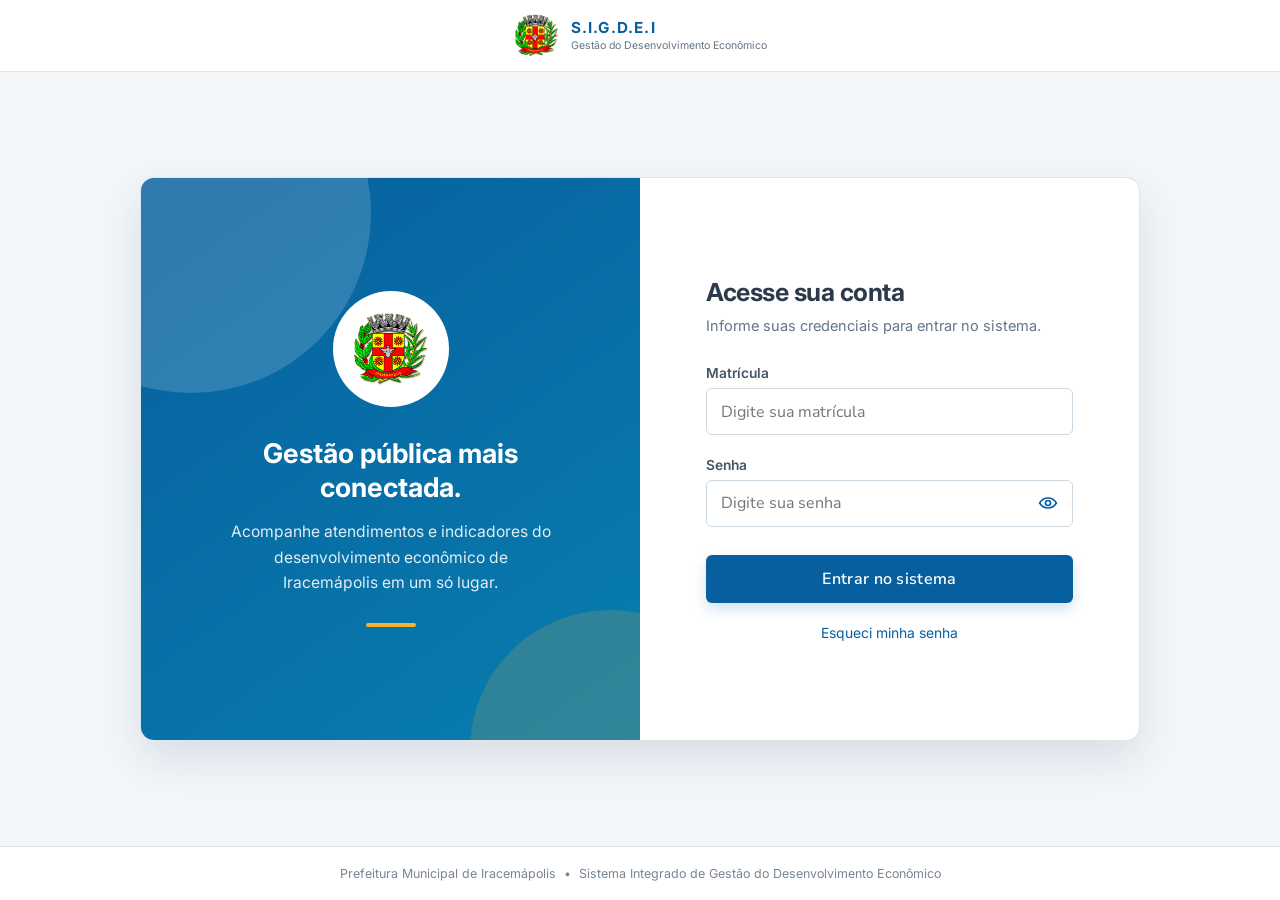
==== commit 22dab439: "Reestrutura SIGDEI e prepara distribuição segura" ====
--- a/frontend/index.html
+++ b/frontend/index.html
@@ -16,13 +16,14 @@
     .login-form-panel{display:flex;flex-direction:column;justify-content:center;padding:clamp(24px,5vh,56px) 66px}.login-form-panel h2{margin:0;color:#2d3a4b;font-size:1.55rem;letter-spacing:-.02em}.login-intro{margin:9px 0 clamp(18px,3vh,30px);color:var(--muted);font-size:.91rem;line-height:1.5}.login-form-panel .form-group{margin-bottom:clamp(14px,2.4vh,22px)}.login-form-panel .form-label{margin-bottom:7px;color:#465569;font-size:.86rem;font-weight:600}.input-wrap{position:relative}.login-form-panel .form-control{height:47px;padding:0 14px;color:#25364a;background:#fff;border:1px solid #cbd8e1;border-radius:6px;box-shadow:none}.login-form-panel .form-control:focus{border-color:var(--blue);box-shadow:0 0 0 3px rgba(7,95,159,.13)}.password-field{padding-right:50px!important}.password-toggle{position:absolute;top:50%;right:7px;width:36px;height:36px;display:grid;place-items:center;transform:translateY(-50%);border:0;border-radius:5px;color:var(--blue);background:transparent;cursor:pointer}.password-toggle:hover{background:#eef6fb}.password-toggle svg{width:20px;height:20px}.login-form-panel .btn-primary{height:48px;margin-top:6px;border-radius:6px;background:var(--blue);box-shadow:0 6px 14px rgba(7,95,159,.18);letter-spacing:.02em}.login-form-panel .btn-primary:hover{background:var(--blue-dark)}.login-form-panel .btn-primary:disabled{cursor:wait;opacity:.75;transform:none}.auth-link{display:block;width:fit-content;margin:clamp(14px,2.5vh,22px) auto 0;color:var(--blue);font-size:.87rem;text-align:center;text-decoration:none}.auth-link:hover{color:var(--blue-dark);text-decoration:underline}.login-form-panel .alert{margin:0 0 18px}.login-footer{height:54px;display:flex;align-items:center;justify-content:center;padding:12px 20px;color:#778595;font-size:.78rem;text-align:center;background:#fff;border-top:1px solid #dce6ec}
     @media(max-width:760px){body.login-page{overflow:auto}.login-topbar{height:64px}.login-shell{height:auto;min-height:calc(100vh - 118px);padding:22px 16px}.login-card{height:auto;max-height:none;grid-template-columns:1fr;max-width:480px}.login-showcase{min-height:215px;padding:28px 30px}.city-mark{width:64px;height:64px;margin-bottom:14px;border-width:4px}.city-mark img{width:43px;height:43px}.login-showcase h1{margin-bottom:7px;font-size:1.3rem}.login-showcase p{font-size:.82rem}.showcase-line{margin-top:16px}.login-form-panel{padding:36px 28px}}
   </style>
+    <script src="assets/js/api.js"></script>
 </head>
 <body class="login-page">
   <header class="login-topbar"><a class="brand" href="index.html" aria-label="SIGDEI - página inicial"><img src="assets/img/logo_prefeitura.png" alt="Prefeitura de Iracemápolis"><span class="brand-copy"><strong>S.I.G.D.E.I</strong><span>Gestão do Desenvolvimento Econômico</span></span></a></header>
-  <main class="login-shell"><section class="login-card" aria-label="Acesso ao SIGDEI"><aside class="login-showcase"><div class="city-mark"><img src="assets/img/logo_prefeitura.png" alt=""></div><h1>Gestão pública mais conectada.</h1><p>Acompanhe processos, projetos e indicadores do desenvolvimento econômico de Iracemápolis em um só lugar.</p><span class="showcase-line" aria-hidden="true"></span></aside><section class="login-form-panel"><h2>Acesse sua conta</h2><p class="login-intro">Informe suas credenciais para entrar no sistema.</p><div id="alert-box" class="alert alert-error" style="display:none" role="alert"></div><form id="login-form"><div class="form-group"><label class="form-label" for="matricula">Matrícula</label><div class="input-wrap"><input type="text" id="matricula" name="matricula" class="form-control" required autocomplete="username" placeholder="Digite sua matrícula"></div></div><div class="form-group"><label class="form-label" for="senha">Senha</label><div class="input-wrap"><input type="password" id="senha" name="senha" class="form-control password-field" required autocomplete="current-password" placeholder="Digite sua senha"><button class="password-toggle" type="button" id="password-toggle" aria-label="Mostrar senha" aria-pressed="false"><svg viewBox="0 0 24 24" fill="none" stroke="currentColor" stroke-width="2" aria-hidden="true"><path d="M2 12s3.5-6 10-6 10 6 10 6-3.5 6-10 6S2 12 2 12Z"></path><circle cx="12" cy="12" r="3"></circle></svg></button></div></div><button type="submit" class="btn btn-primary" id="btn-login">Entrar no sistema</button></form><a href="recuperar-senha.html" class="auth-link">Esqueci minha senha</a></section></section></main>
+  <main class="login-shell"><section class="login-card" aria-label="Acesso ao SIGDEI"><aside class="login-showcase"><div class="city-mark"><img src="assets/img/logo_prefeitura.png" alt=""></div><h1>Gestão pública mais conectada.</h1><p>Acompanhe atendimentos e indicadores do desenvolvimento econômico de Iracemápolis em um só lugar.</p><span class="showcase-line" aria-hidden="true"></span></aside><section class="login-form-panel"><h2>Acesse sua conta</h2><p class="login-intro">Informe suas credenciais para entrar no sistema.</p><div id="alert-box" class="alert alert-error" style="display:none" role="alert"></div><form id="login-form"><div class="form-group"><label class="form-label" for="matricula">Matrícula</label><div class="input-wrap"><input type="text" id="matricula" name="matricula" class="form-control" required autocomplete="username" placeholder="Digite sua matrícula"></div></div><div class="form-group"><label class="form-label" for="senha">Senha</label><div class="input-wrap"><input type="password" id="senha" name="senha" class="form-control password-field" required autocomplete="current-password" placeholder="Digite sua senha"><button class="password-toggle" type="button" id="password-toggle" aria-label="Mostrar senha" aria-pressed="false"><svg viewBox="0 0 24 24" fill="none" stroke="currentColor" stroke-width="2" aria-hidden="true"><path d="M2 12s3.5-6 10-6 10 6 10 6-3.5 6-10 6S2 12 2 12Z"></path><circle cx="12" cy="12" r="3"></circle></svg></button></div></div><button type="submit" class="btn btn-primary" id="btn-login">Entrar no sistema</button></form><a href="recuperar-senha.html" class="auth-link">Esqueci minha senha</a></section></section></main>
   <footer class="login-footer">Prefeitura Municipal de Iracemápolis &nbsp;•&nbsp; Sistema Integrado de Gestão do Desenvolvimento Econômico</footer>
   <script>
-    const API_URL='http://127.0.0.1:8000/api/v1';
+    const API_URL=Sigdei.base;
     const tokenExistente=localStorage.getItem('jwt_token'); const usuarioExistente=JSON.parse(localStorage.getItem('user')||'null');
     if(tokenExistente&&usuarioExistente)window.location.href=usuarioExistente.primeiro_acesso?'primeiro-acesso.html':'dashboard.html';
     const senhaInput=document.getElementById('senha'); const passwordToggle=document.getElementById('password-toggle');
